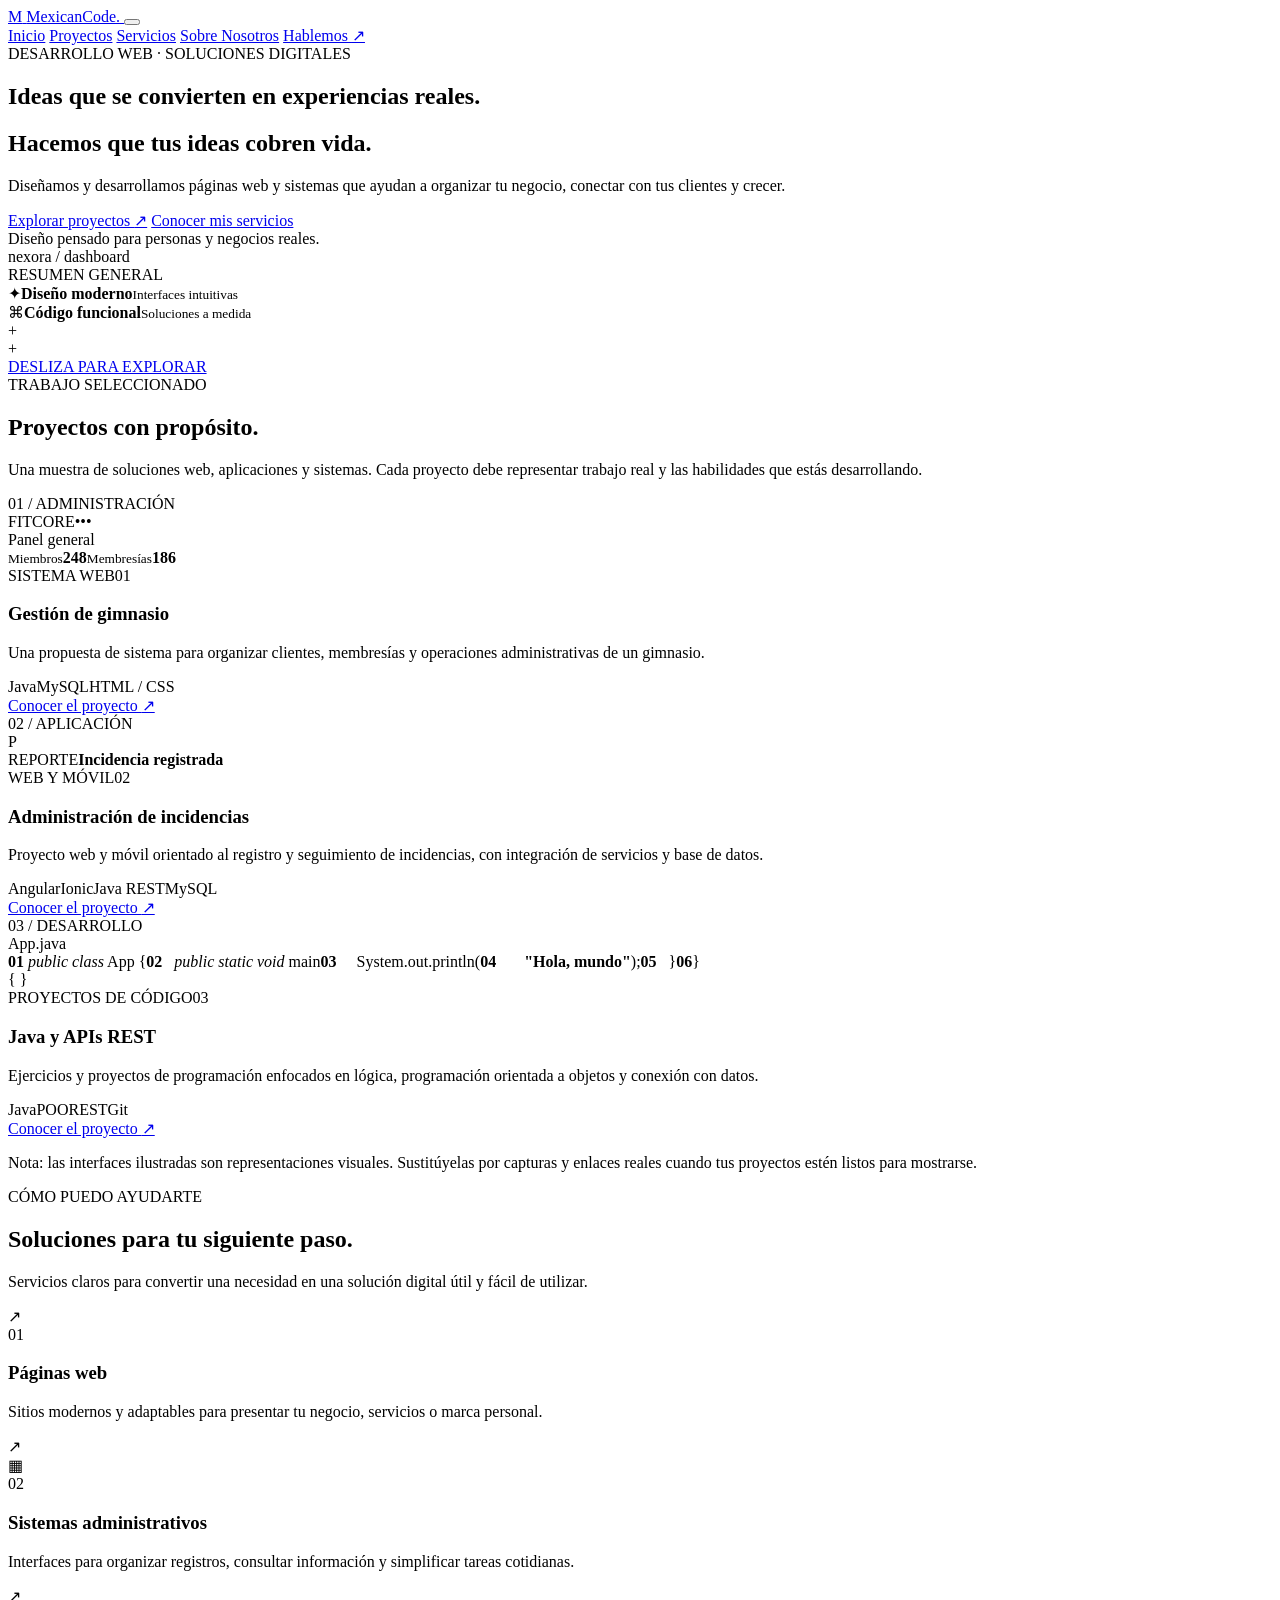
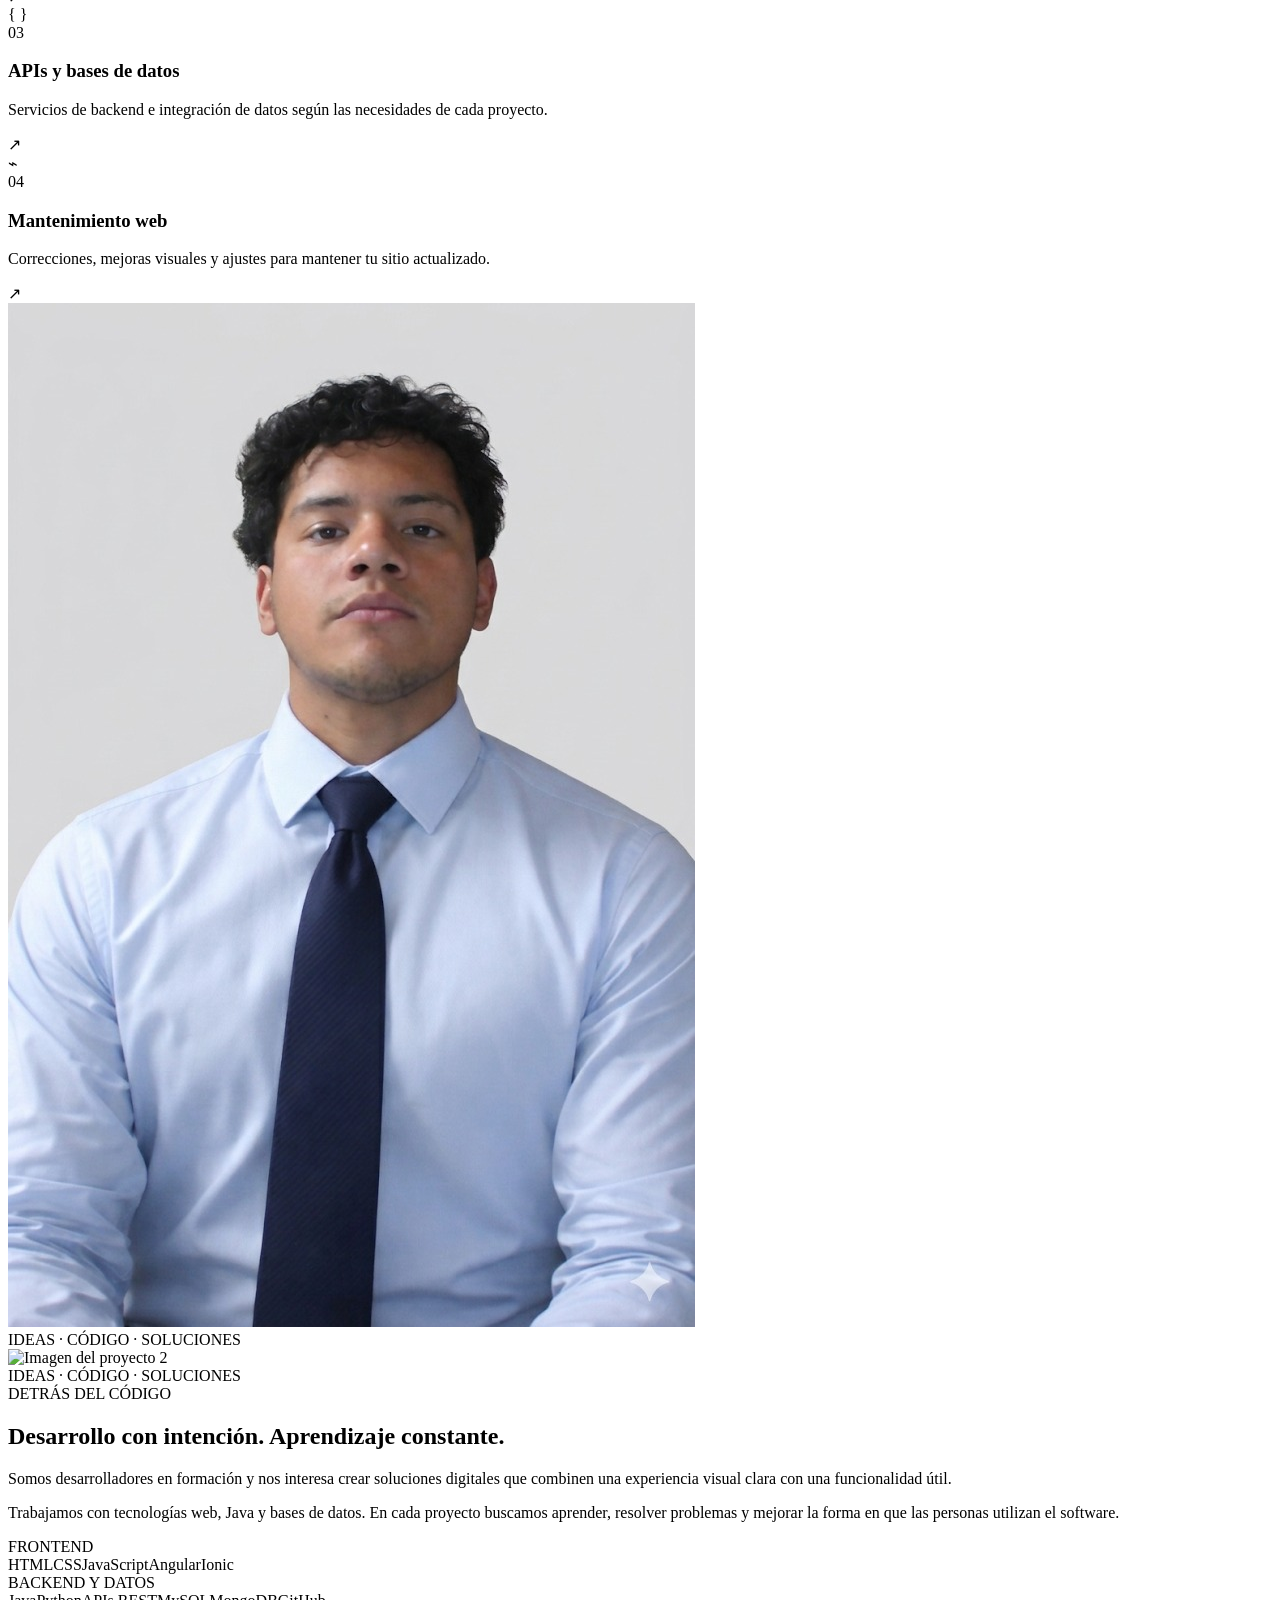
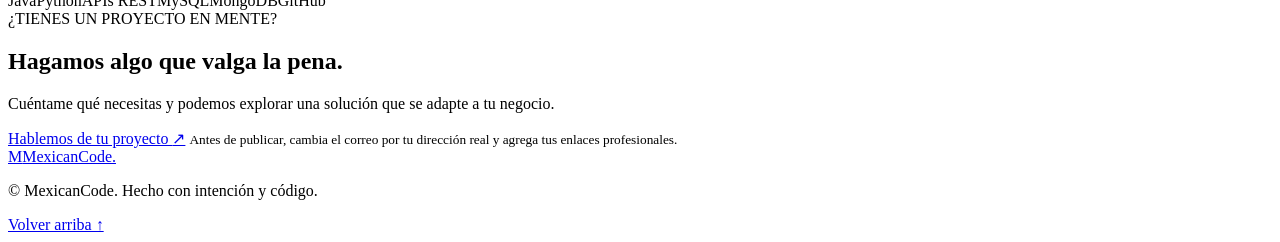
==== public_html/index.html @ bebb818d "Primer commit del portafolio" ====
<!DOCTYPE html>
<html lang="es">
<head>
    <meta charset="UTF-8">
    <meta name="viewport" content="width=device-width, initial-scale=1.0">
    <meta name="description" content="Portafolio de desarrollo web, sistemas administrativos y soluciones digitales.">
    <title>Mexican Code | Desarrollo digital</title>
    <link rel="stylesheet" href="css/estilos.css">
    <script src="js/script.js" defer></script>
</head>
<body>
    <div class="page-glow page-glow-one" aria-hidden="true"></div>
    <div class="page-glow page-glow-two" aria-hidden="true"></div>

    <header class="site-header">
        <a class="brand" href="#inicio" aria-label="Nexora, inicio">
            <span class="brand-mark">M</span>
            <span>MexicanCode<span class="brand-dot">.</span></span>
        </a>

        <button class="menu-toggle" id="menuToggle" aria-label="Abrir menú" aria-expanded="false" aria-controls="mainNav">
            <span></span><span></span><span></span>
        </button>

        <nav class="main-nav" id="mainNav">
            <a href="#inicio" class="nav-link active">Inicio</a>
            <a href="#proyectos" class="nav-link">Proyectos</a>
            <a href="#servicios" class="nav-link">Servicios</a>
            <a href="#sobre-mi" class="nav-link">Sobre Nosotros</a>
            <a href="#contacto" class="nav-cta">Hablemos <span aria-hidden="true">↗</span></a>
        </nav>
    </header>

    <main>
        <section class="hero section-wrap" id="inicio">
            <div class="hero-copy">
                <div class="eyebrow"><span class="status-dot"></span> DESARROLLO WEB · SOLUCIONES DIGITALES</div>
                <h1>Ideas que se convierten en <span class="gradient-text">experiencias reales.</span></h1>
                <h2>Hacemos que tus ideas cobren vida.</h2>
                <p class="hero-description">Diseñamos y desarrollamos páginas web y sistemas que ayudan a organizar tu negocio, conectar con tus clientes y crecer.</p>
                <div class="hero-actions">
                    <a class="button button-primary" href="#proyectos">Explorar proyectos <span aria-hidden="true">↗</span></a>
                    <a class="button button-secondary" href="#contacto">Conocer mis servicios</a>
                </div>
                <div class="hero-note"><span class="note-line"></span><span>Diseño pensado para personas y negocios reales.</span></div>
            </div>

            <div class="hero-visual" aria-label="Ilustración decorativa de una interfaz digital">
                <div class="orbit orbit-large"></div>
                <div class="orbit orbit-small"></div>
                <div class="visual-card visual-card-main">
                    <div class="mock-window-bar"><i></i><i></i><i></i><span>nexora / dashboard</span></div>
                    <div class="mock-content">
                        <div class="mock-sidebar"><b></b><i></i><i></i><i></i><i></i></div>
                        <div class="mock-dashboard">
                            <div class="mock-kicker">RESUMEN GENERAL</div>
                            <div class="mock-title-line"></div>
                            <div class="mock-stats"><span></span><span></span><span></span></div>
                            <div class="mock-chart"><div></div><div></div><div></div><div></div><div></div><div></div><div></div><div></div></div>
                            <div class="mock-bottom"><span></span><span></span></div>
                        </div>
                    </div>
                </div>
                <div class="floating-tag tag-top"><span class="tag-icon">✦</span><span><b>Diseño moderno</b><small>Interfaces intuitivas</small></span></div>
                <div class="floating-tag tag-bottom"><span class="tag-icon tag-icon-green">⌘</span><span><b>Código funcional</b><small>Soluciones a medida</small></span></div>
                <div class="visual-cross cross-one">+</div><div class="visual-cross cross-two">+</div>
            </div>
            <a class="scroll-cue" href="#proyectos"><span></span> DESLIZA PARA EXPLORAR</a>
        </section>

        <section class="section-wrap projects-section" id="proyectos">
            <div class="section-heading">
                <div><div class="eyebrow">TRABAJO SELECCIONADO</div><h2>Proyectos con <span class="gradient-text">propósito.</span></h2></div>
                <p>Una muestra de soluciones web, aplicaciones y sistemas. Cada proyecto debe representar trabajo real y las habilidades que estás desarrollando.</p>
            </div>

            <div class="project-grid">
                <article class="project-card project-featured">
                    <div class="project-art gym-art">
                        <div class="art-label">01 / ADMINISTRACIÓN</div>
                        <div class="gym-screen">
                            <div class="screen-top"><span>FITCORE</span><span>•••</span></div>
                            <div class="screen-heading">Panel general</div>
                            <div class="screen-numbers"><span><small>Miembros</small><b>248</b></span><span><small>Membresías</small><b>186</b></span></div>
                            <div class="screen-bars"><i></i><i></i><i></i><i></i><i></i><i></i><i></i><i></i></div>
                        </div>
                        <div class="art-orb"></div>
                    </div>
                    <div class="project-info">
                        <div class="project-meta"><span>SISTEMA WEB</span><span>01</span></div>
                        <h3>Gestión de gimnasio</h3>
                        <p>Una propuesta de sistema para organizar clientes, membresías y operaciones administrativas de un gimnasio.</p>
                        <div class="tech-list"><span>Java</span><span>MySQL</span><span>HTML / CSS</span></div>
                        <a class="text-link project-detail" href="#contacto" data-project="Gestión de gimnasio">Conocer el proyecto <span>↗</span></a>
                    </div>
                </article>

                <article class="project-card">
                    <div class="project-art pan-art">
                        <div class="art-label">02 / APLICACIÓN</div>
                        <div class="phone-mock">
                            <div class="phone-notch"></div><div class="phone-logo">P</div>
                            <div class="phone-line wide"></div><div class="phone-line"></div>
                            <div class="phone-report"><span>REPORTE</span><b>Incidencia registrada</b><i></i><i></i></div>
                            <div class="phone-button"></div>
                        </div>
                        <div class="pan-orbit"></div>
                    </div>
                    <div class="project-info">
                        <div class="project-meta"><span>WEB Y MÓVIL</span><span>02</span></div>
                        <h3>Administración de incidencias</h3>
                        <p>Proyecto web y móvil orientado al registro y seguimiento de incidencias, con integración de servicios y base de datos.</p>
                        <div class="tech-list"><span>Angular</span><span>Ionic</span><span>Java REST</span><span>MySQL</span></div>
                        <a class="text-link project-detail" href="#contacto" data-project="Administración de incidencias">Conocer el proyecto <span>↗</span></a>
                    </div>
                </article>

                <article class="project-card">
                    <div class="project-art code-art">
                        <div class="art-label">03 / DESARROLLO</div>
                        <div class="code-window">
                            <div class="code-head"><i></i><i></i><i></i><span>App.java</span></div>
                            <div class="code-lines"><span><b>01</b> <em>public class</em> App {</span><span><b>02</b> &nbsp; <em>public static void</em> main</span><span><b>03</b> &nbsp; &nbsp; System.out.println(</span><span><b>04</b> &nbsp; &nbsp; &nbsp; <strong>"Hola, mundo"</strong>);</span><span><b>05</b> &nbsp; }</span><span><b>06</b>}</span></div>
                        </div>
                        <div class="code-symbol">{ }</div>
                    </div>
                    <div class="project-info">
                        <div class="project-meta"><span>PROYECTOS DE CÓDIGO</span><span>03</span></div>
                        <h3>Java y APIs REST</h3>
                        <p>Ejercicios y proyectos de programación enfocados en lógica, programación orientada a objetos y conexión con datos.</p>
                        <div class="tech-list"><span>Java</span><span>POO</span><span>REST</span><span>Git</span></div>
                        <a class="text-link project-detail" href="#contacto" data-project="Java y APIs REST">Conocer el proyecto <span>↗</span></a>
                    </div>
                </article>
            </div>
            <p class="project-disclaimer">Nota: las interfaces ilustradas son representaciones visuales. Sustitúyelas por capturas y enlaces reales cuando tus proyectos estén listos para mostrarse.</p>
        </section>

        <section class="services-section" id="servicios">
            <div class="section-wrap">
                <div class="section-heading">
                    <div><div class="eyebrow">CÓMO PUEDO AYUDARTE</div><h2>Soluciones para <span class="gradient-text">tu siguiente paso.</span></h2></div>
                    <p>Servicios claros para convertir una necesidad en una solución digital útil y fácil de utilizar.</p>
                </div>
                <div class="services-grid">
                    <article class="service-card"><div class="service-icon">↗</div><div class="service-number">01</div><h3>Páginas web</h3><p>Sitios modernos y adaptables para presentar tu negocio, servicios o marca personal.</p><span class="service-arrow">↗</span></article>
                    <article class="service-card"><div class="service-icon">▦</div><div class="service-number">02</div><h3>Sistemas administrativos</h3><p>Interfaces para organizar registros, consultar información y simplificar tareas cotidianas.</p><span class="service-arrow">↗</span></article>
                    <article class="service-card"><div class="service-icon">{ }</div><div class="service-number">03</div><h3>APIs y bases de datos</h3><p>Servicios de backend e integración de datos según las necesidades de cada proyecto.</p><span class="service-arrow">↗</span></article>
                    <article class="service-card"><div class="service-icon">⌁</div><div class="service-number">04</div><h3>Mantenimiento web</h3><p>Correcciones, mejoras visuales y ajustes para mantener tu sitio actualizado.</p><span class="service-arrow">↗</span></article>
                </div>
            </div>
        </section>

        <section class="about-section section-wrap" id="sobre-mi">
           <div class="about-visual">
              
    <!-- Primer recuadro -->
    <div class="about-frame">
       <img src="imagenes/imagenCV.jpeg" alt="Foto de Juan" class="pos-arriba">
        <div class="about-caption">IDEAS · CÓDIGO · SOLUCIONES</div>
    </div>

    <!-- Segundo recuadro -->
    <div class="about-frame">
        <img src="img/proyecto2.png" alt="Imagen del proyecto 2">
        <div class="about-caption">IDEAS · CÓDIGO · SOLUCIONES</div>
    </div>

    <div class="about-decoration"></div>

</div>
            <div class="about-copy"> 
                <div class="eyebrow">DETRÁS DEL CÓDIGO</div>
                <h2>Desarrollo con intención. <span class="gradient-text">Aprendizaje constante.</span></h2>
                <p>Somos desarrolladores en formación y  nos interesa crear soluciones digitales que combinen una experiencia visual clara con una funcionalidad útil.</p>
                <p>Trabajamos con tecnologías web, Java y bases de datos. En cada proyecto buscamos aprender, resolver problemas y mejorar la forma en que las personas utilizan el software.</p>
                <div class="skill-groups"><div><span class="skill-label">FRONTEND</span><div class="tech-list"><span>HTML</span><span>CSS</span><span>JavaScript</span><span>Angular</span><span>Ionic</span></div></div><div><span class="skill-label">BACKEND Y DATOS</span><div class="tech-list"><span>Java</span><span>Python</span><span>APIs REST</span><span>MySQL</span><span>MongoDB</span><span>GitHub</span></div></div></div>
            </div>
            
            
        </section>

        <section class="contact-section" id="contacto">
            <div class="section-wrap contact-inner">
                <div class="eyebrow"><span class="status-dot"></span> ¿TIENES UN PROYECTO EN MENTE?</div>
                <h2>Hagamos algo <span class="gradient-text">que valga la pena.</span></h2>
                <p>Cuéntame qué necesitas y podemos explorar una solución que se adapte a tu negocio.</p>
                <a class="button button-primary" id="contactButton" href="mailto:tu-correo@ejemplo.com?subject=Consulta%20sobre%20un%20proyecto">Hablemos de tu proyecto <span>↗</span></a>
                <small>Antes de publicar, cambia el correo por tu dirección real y agrega tus enlaces profesionales.</small>
            </div>
        </section>
    </main>

    <footer class="site-footer">
        <a class="brand" href="#inicio"><span class="brand-mark">M</span><span>MexicanCode<span class="brand-dot">.</span></span></a>
        <p>© <span id="currentYear"></span> MexicanCode. Hecho con intención y código.</p>
        <a href="#inicio" class="back-top">Volver arriba ↑</a>
    </footer>
</body>
</html>
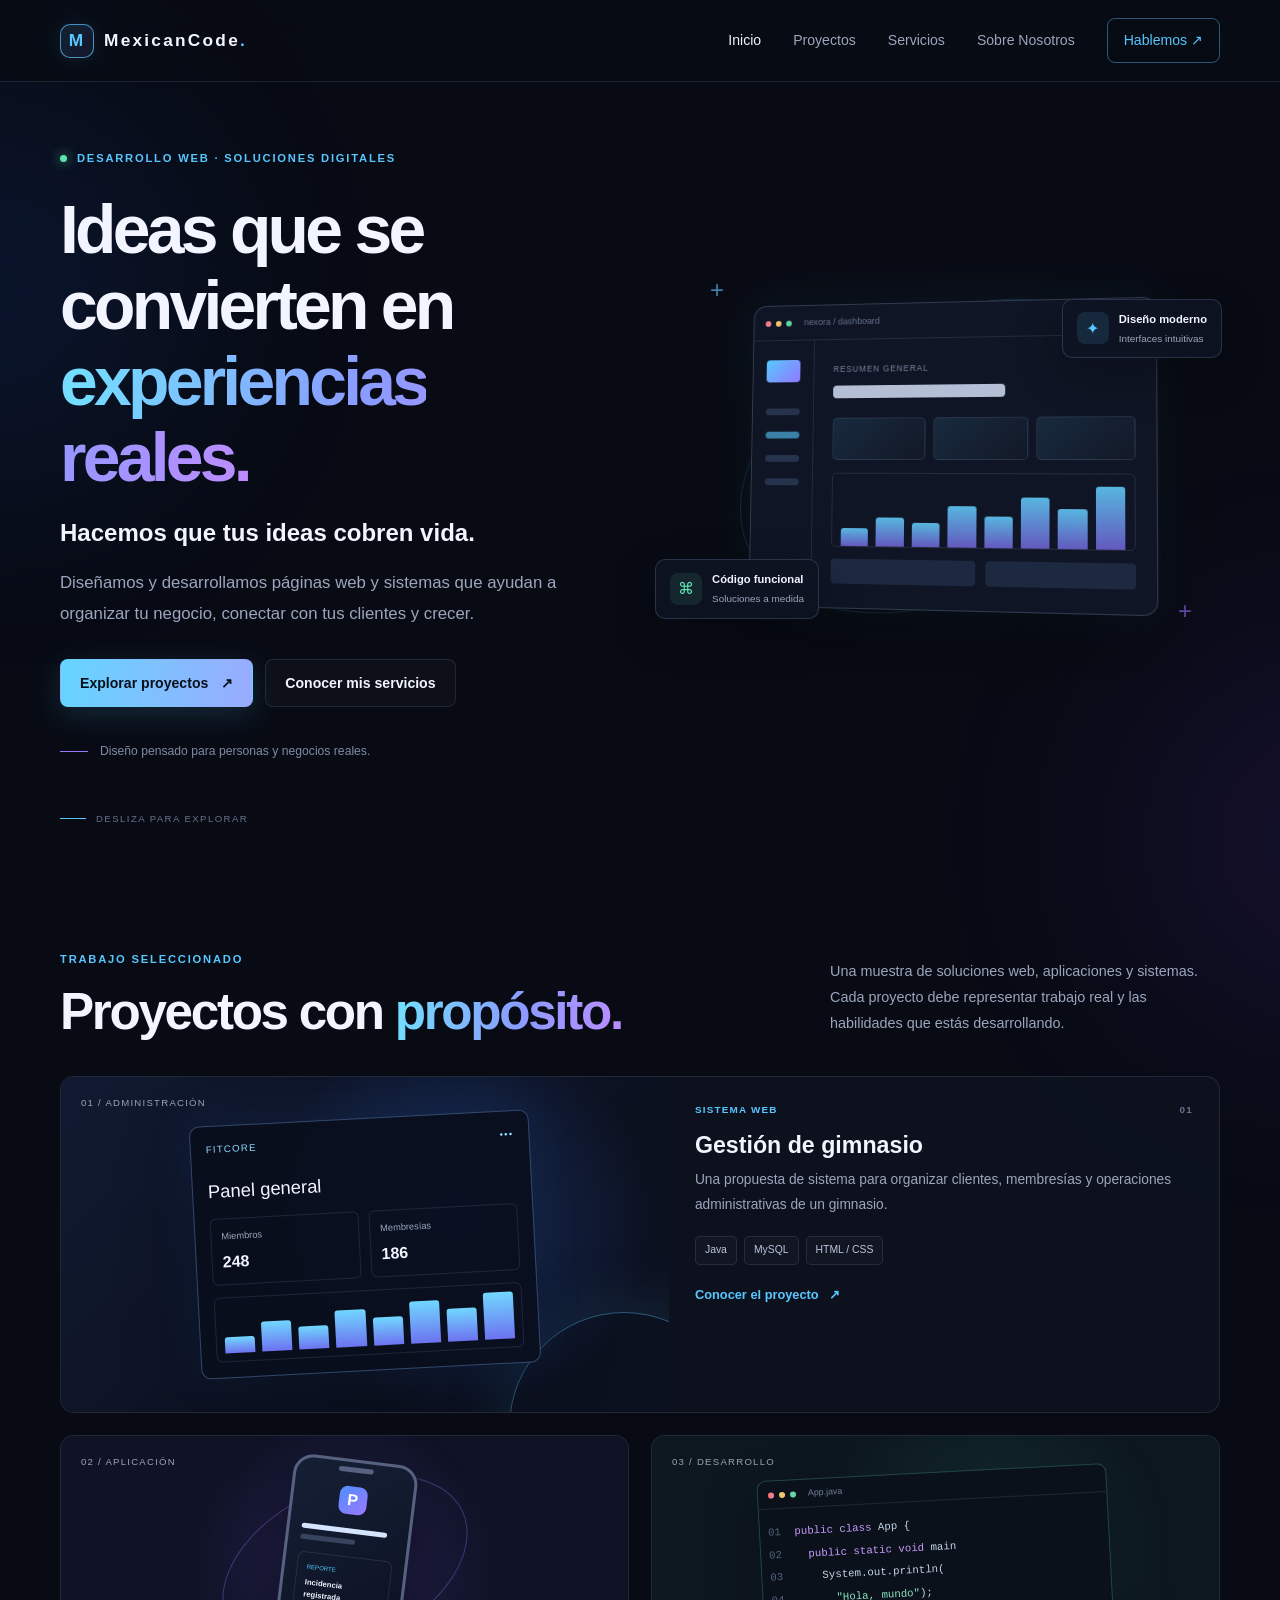
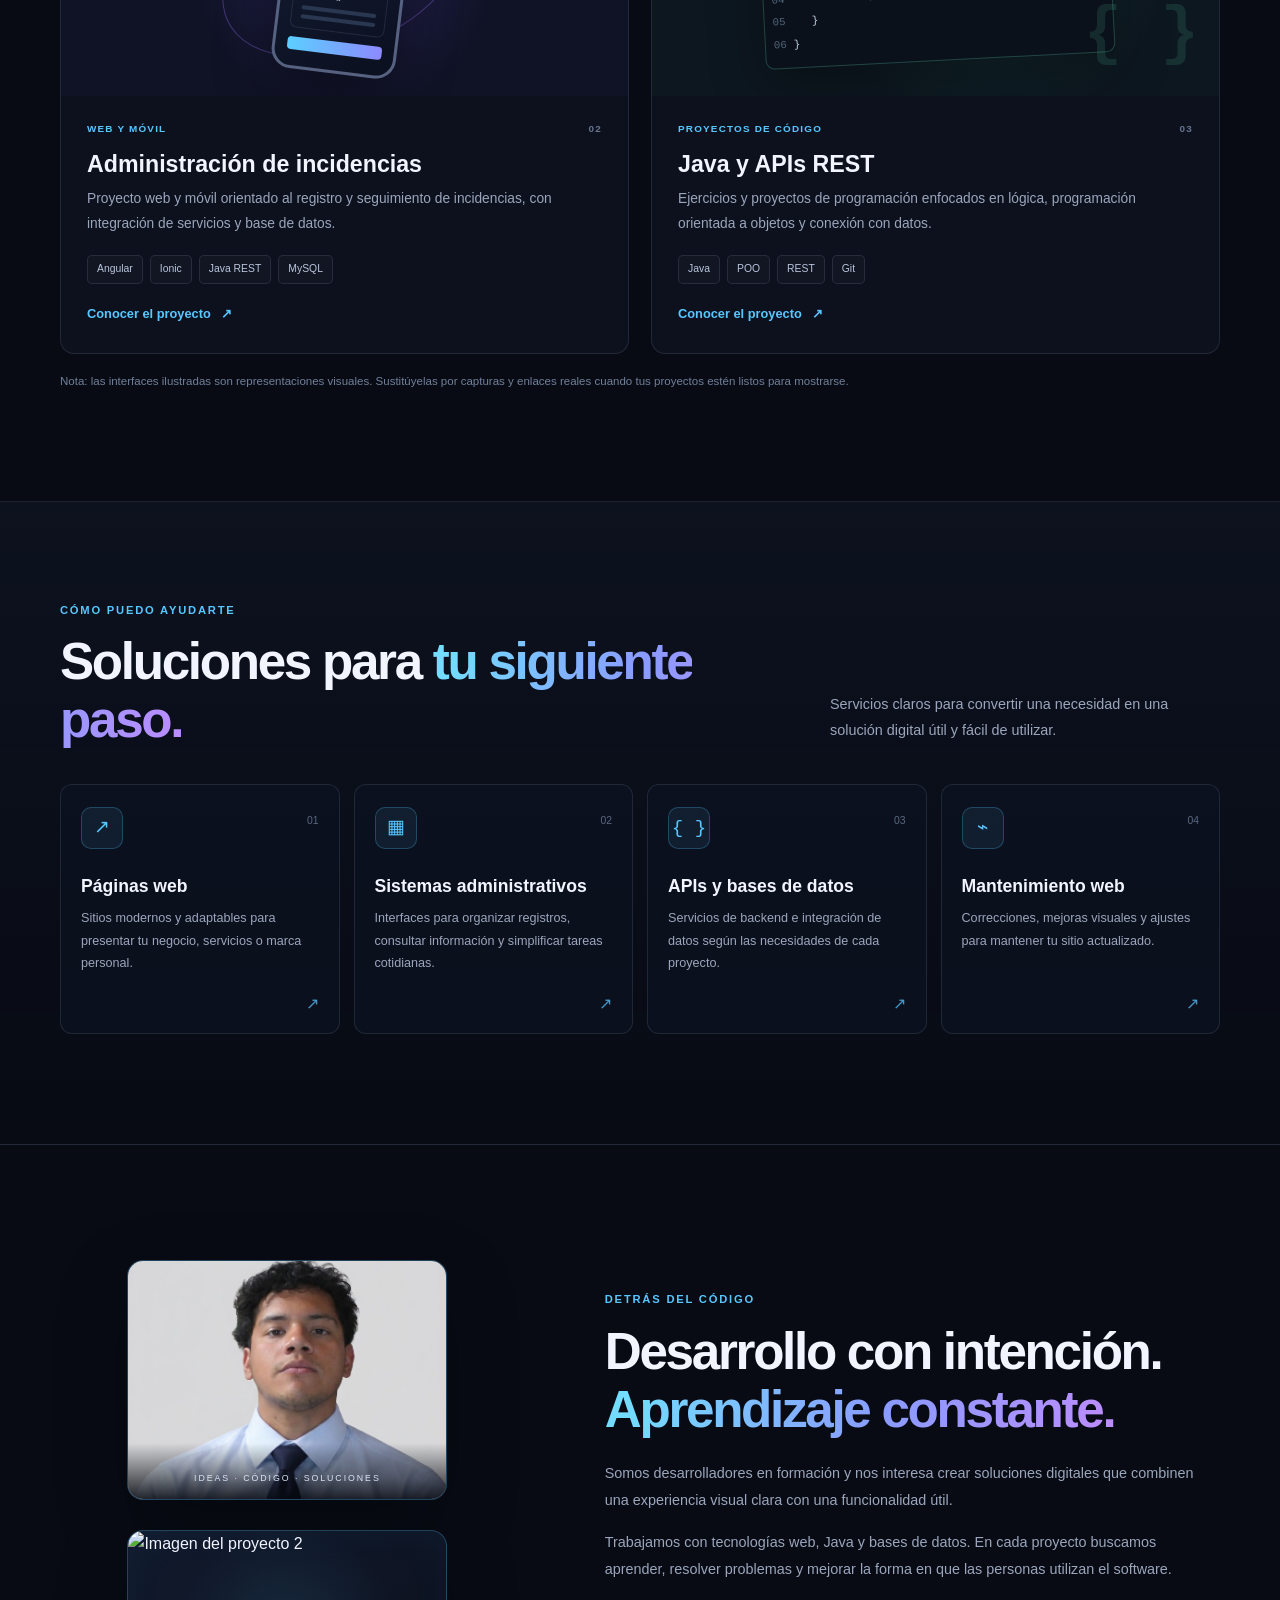
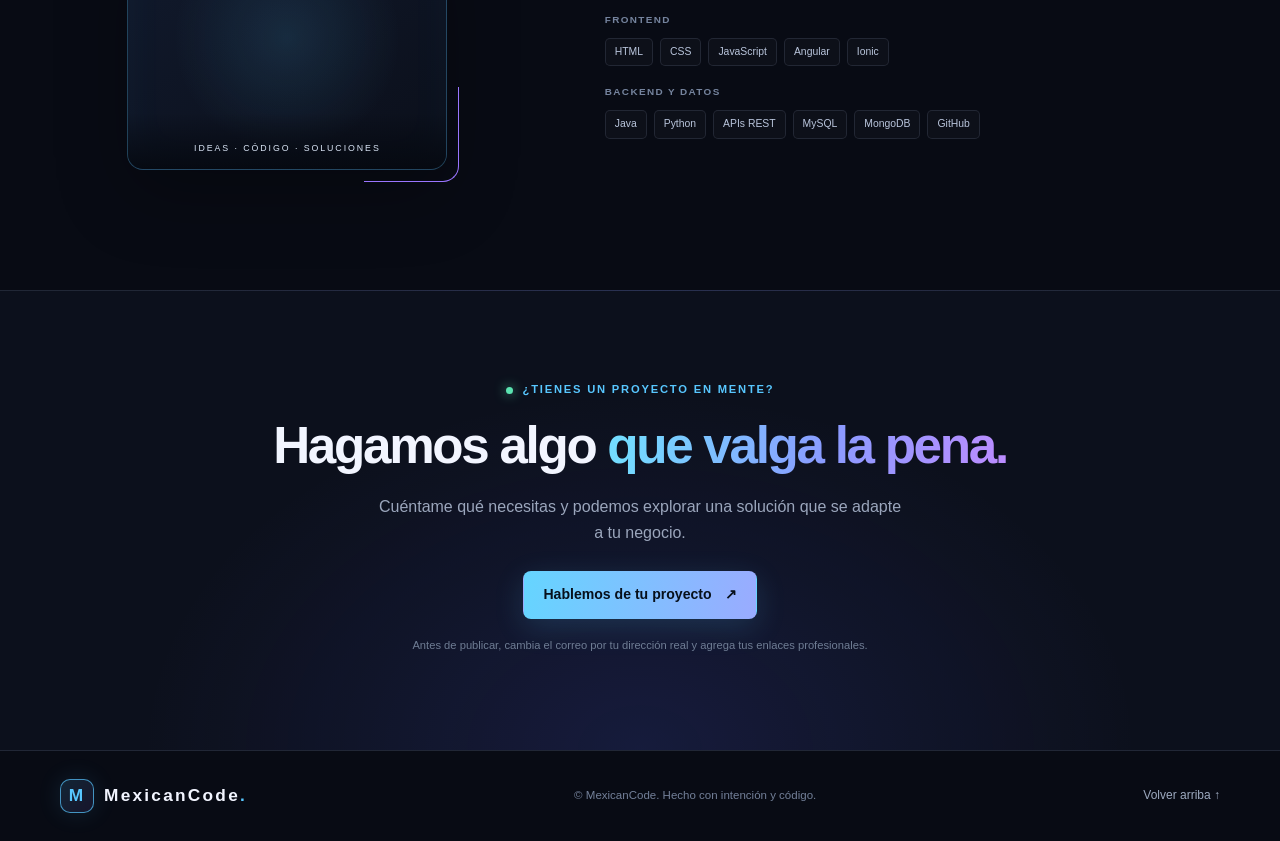
==== commit 5da726ea: "ya" ====
--- a/public_html/index.html
+++ b/public_html/index.html
@@ -5,8 +5,8 @@
     <meta name="viewport" content="width=device-width, initial-scale=1.0">
     <meta name="description" content="Portafolio de desarrollo web, sistemas administrativos y soluciones digitales.">
     <title>Mexican Code | Desarrollo digital</title>
-    <link rel="stylesheet" href="css/estilos.css">
-    <script src="js/script.js" defer></script>
+    <link rel="stylesheet" href="./CSS/estilos.css">
+    <script src="./js/script.js" defer></script>
 </head>
 <body>
     <div class="page-glow page-glow-one" aria-hidden="true"></div>
--- a/public_html/CSS/estilos.css
+++ b/public_html/CSS/estilos.css
@@ -0,0 +1,235 @@
+@import url('https://fonts.googleapis.com/css2?family=DM+Sans:wght@400;500;600;700&family=Space+Grotesk:wght@400;500;600;700&display=swap');
+
+:root {
+    --bg: #080b14;
+    --bg-soft: #0e1321;
+    --panel: #111827;
+    --text: #f2f5ff;
+    --muted: #9ba6bc;
+    --blue: #58c7ff;
+    --purple: #9a75ff;
+    --line: rgba(174, 194, 230, .13);
+    --max-width: 1160px;
+}
+
+* { box-sizing: border-box; }
+html { scroll-behavior: smooth; scroll-padding-top: 90px; }
+body {
+    margin: 0;
+    color: var(--text);
+    background: var(--bg);
+    font-family: 'DM Sans', sans-serif;
+    line-height: 1.6;
+    overflow-x: hidden;
+}
+a { color: inherit; text-decoration: none; }
+button, a { -webkit-tap-highlight-color: transparent; }
+button { font: inherit; }
+::selection { background: rgba(88, 199, 255, .28); color: white; }
+
+.page-glow { position: fixed; width: 380px; height: 380px; border-radius: 50%; filter: blur(120px); opacity: .12; pointer-events: none; z-index: -1; }
+.page-glow-one { top: 100px; left: -200px; background: #236dff; }
+.page-glow-two { top: 650px; right: -240px; background: #873dff; }
+.section-wrap { width: min(var(--max-width), calc(100% - 48px)); margin-inline: auto; }
+
+.site-header {
+    position: sticky; top: 0; z-index: 50; min-height: 82px; padding: 0 max(24px, calc((100vw - var(--max-width)) / 2));
+    display: flex; align-items: center; justify-content: space-between; gap: 30px;
+    background: rgba(8, 11, 20, .82); border-bottom: 1px solid var(--line); backdrop-filter: blur(18px);
+}
+.brand { display: inline-flex; align-items: center; gap: 10px; font-family: 'Space Grotesk', sans-serif; font-size: 1.08rem; font-weight: 700; letter-spacing: .13em; white-space: nowrap; }
+.brand-mark { width: 34px; height: 34px; display: grid; place-items: center; border: 1px solid rgba(88, 199, 255, .7); border-radius: 10px; color: var(--blue); background: linear-gradient(135deg, rgba(88,199,255,.14), rgba(154,117,255,.1)); box-shadow: 0 0 24px rgba(88,199,255,.12); }
+.brand-dot { color: var(--blue); }
+.main-nav { display: flex; align-items: center; gap: 32px; }
+.nav-link { color: var(--muted); font-size: .88rem; transition: color .2s; }
+.nav-link:hover, .nav-link.active { color: var(--text); }
+.nav-cta { padding: 10px 16px; border: 1px solid rgba(88,199,255,.42); border-radius: 8px; color: var(--blue); font-size: .88rem; transition: background .2s, transform .2s; }
+.nav-cta:hover { background: rgba(88,199,255,.1); transform: translateY(-2px); }
+.menu-toggle { display: none; }
+
+.hero { min-height: 660px; display: grid; grid-template-columns: 1.02fr .98fr; align-items: center; gap: 48px; padding-top: 68px; padding-bottom: 90px; position: relative; }
+.hero-copy { position: relative; z-index: 2; }
+.eyebrow { display: flex; align-items: center; gap: 10px; color: var(--blue); font-size: .7rem; font-weight: 700; letter-spacing: .16em; }
+.status-dot { width: 7px; height: 7px; border-radius: 50%; background: #5be3b0; box-shadow: 0 0 12px rgba(91,227,176,.8); }
+h1, h2, h3, p { margin-top: 0; }
+h1, h2, h3 { font-family: 'Space Grotesk', sans-serif; line-height: 1.12; }
+h1 { max-width: 660px; margin: 24px 0; font-size: clamp(2.8rem, 5.3vw, 4.7rem); letter-spacing: -.055em; }
+.gradient-text { color: var(--blue); background: linear-gradient(100deg, #73dcff 5%, #8a9bff 55%, #bd8cff 100%); -webkit-background-clip: text; background-clip: text; -webkit-text-fill-color: transparent; }
+.hero-description { max-width: 550px; color: var(--muted); font-size: 1.05rem; line-height: 1.85; }
+.hero-actions { display: flex; flex-wrap: wrap; gap: 12px; margin-top: 30px; }
+.button { min-height: 48px; padding: 0 19px; display: inline-flex; align-items: center; justify-content: center; gap: 13px; border: 1px solid transparent; border-radius: 8px; font-size: .88rem; font-weight: 700; transition: transform .2s, box-shadow .2s, background .2s; cursor: pointer; }
+.button:hover { transform: translateY(-3px); }
+.button-primary { color: #07101b; background: linear-gradient(100deg, #65d5ff, #9aabff); box-shadow: 0 8px 30px rgba(88,199,255,.16); }
+.button-primary:hover { box-shadow: 0 12px 36px rgba(88,199,255,.25); }
+.button-secondary { color: var(--text); border-color: var(--line); background: rgba(255,255,255,.025); }
+.button-secondary:hover { background: rgba(255,255,255,.07); }
+.hero-note { display: flex; align-items: center; gap: 12px; margin-top: 35px; color: #7e8ba4; font-size: .76rem; }
+.note-line { width: 28px; height: 1px; background: var(--purple); }
+.hero-visual { min-height: 410px; position: relative; display: grid; place-items: center; }
+.orbit { position: absolute; border: 1px solid rgba(88,199,255,.17); border-radius: 50%; transform: rotate(-25deg); }
+.orbit-large { width: 440px; height: 280px; }
+.orbit-small { width: 340px; height: 210px; border-color: rgba(154,117,255,.22); transform: rotate(35deg); }
+.visual-card { position: relative; z-index: 2; overflow: hidden; border: 1px solid rgba(156,183,227,.24); border-radius: 14px; background: rgba(15,22,37,.94); box-shadow: 0 30px 90px rgba(0,0,0,.42), 0 0 55px rgba(88,199,255,.08); }
+.visual-card-main { width: min(100%, 410px); transform: perspective(900px) rotateY(-8deg) rotateX(3deg); }
+.mock-window-bar { height: 36px; display: flex; align-items: center; gap: 5px; padding: 0 12px; border-bottom: 1px solid var(--line); color: #64728c; font-size: .58rem; }
+.mock-window-bar i, .code-head i { width: 6px; height: 6px; border-radius: 50%; background: #f17b88; }
+.mock-window-bar i:nth-child(2), .code-head i:nth-child(2) { background: #f0c66b; }
+.mock-window-bar i:nth-child(3), .code-head i:nth-child(3) { background: #60d7a5; }
+.mock-window-bar span { margin-left: 8px; }
+.mock-content { min-height: 260px; display: grid; grid-template-columns: 65px 1fr; }
+.mock-sidebar { padding: 20px 14px; border-right: 1px solid var(--line); display: flex; flex-direction: column; gap: 17px; }
+.mock-sidebar b, .mock-sidebar i { display: block; height: 7px; border-radius: 4px; background: #26334c; }
+.mock-sidebar b { height: 23px; margin-bottom: 10px; background: linear-gradient(135deg, #57c8ff, #9178ff); }
+.mock-sidebar i:nth-of-type(2) { background: rgba(88,199,255,.6); }
+.mock-dashboard { padding: 24px 20px; }
+.mock-kicker { color: #7786a2; font-size: .52rem; letter-spacing: .12em; }
+.mock-title-line { width: 58%; height: 13px; margin: 10px 0 20px; border-radius: 4px; background: #dce8ff; opacity: .8; }
+.mock-stats { display: grid; grid-template-columns: repeat(3,1fr); gap: 8px; }
+.mock-stats span { height: 43px; border: 1px solid var(--line); border-radius: 5px; background: linear-gradient(140deg, rgba(88,199,255,.12), rgba(255,255,255,.015)); }
+.mock-chart { height: 75px; display: flex; align-items: end; gap: 8px; padding: 12px 9px 0; margin-top: 13px; border: 1px solid var(--line); border-radius: 5px; }
+.mock-chart div { flex: 1; border-radius: 3px 3px 0 0; background: linear-gradient(0deg, #7164d9, #63d1ff); opacity: .85; }
+.mock-chart div:nth-child(1) { height: 30%; }.mock-chart div:nth-child(2) { height: 48%; }.mock-chart div:nth-child(3) { height: 40%; }.mock-chart div:nth-child(4) { height: 68%; }.mock-chart div:nth-child(5) { height: 52%; }.mock-chart div:nth-child(6) { height: 82%; }.mock-chart div:nth-child(7) { height: 65%; }.mock-chart div:nth-child(8) { height: 100%; }
+.mock-bottom { display: flex; gap: 10px; margin-top: 12px; }.mock-bottom span { height: 25px; flex: 1; border-radius: 4px; background: #1c2940; }
+.floating-tag { position: absolute; z-index: 3; display: flex; align-items: center; gap: 10px; padding: 11px 14px; border: 1px solid rgba(156,183,227,.2); border-radius: 10px; background: rgba(14,20,34,.92); box-shadow: 0 15px 45px rgba(0,0,0,.28); backdrop-filter: blur(12px); }
+.tag-top { top: 48px; right: -2px; }.tag-bottom { bottom: 42px; left: -20px; }
+.tag-icon { width: 32px; height: 32px; display: grid; place-items: center; border-radius: 8px; color: var(--blue); background: rgba(88,199,255,.12); }
+.tag-icon-green { color: #65e5b4; background: rgba(101,229,180,.1); }
+.floating-tag b, .floating-tag small { display: block; }.floating-tag b { font-size: .7rem; }.floating-tag small { margin-top: 2px; color: var(--muted); font-size: .62rem; }
+.visual-cross { position: absolute; color: var(--blue); opacity: .65; font-size: 1.5rem; }.cross-one { top: 20px; left: 35px; }.cross-two { bottom: 30px; right: 28px; color: var(--purple); }
+.scroll-cue { position: absolute; bottom: 25px; left: 0; display: flex; align-items: center; gap: 10px; color: #65728b; font-size: .6rem; letter-spacing: .15em; }
+.scroll-cue span { width: 26px; height: 1px; background: var(--blue); }
+
+.projects-section { padding-top: 100px; padding-bottom: 110px; }
+.section-heading { display: flex; justify-content: space-between; align-items: end; gap: 40px; margin-bottom: 36px; }
+.section-heading h2, .about-copy h2, .contact-inner h2 { margin: 14px 0 0; font-size: clamp(2.1rem, 4vw, 3.3rem); letter-spacing: -.045em; }
+.section-heading > p { max-width: 390px; margin: 0 0 4px; color: var(--muted); font-size: .9rem; line-height: 1.8; }
+.project-grid { display: grid; grid-template-columns: repeat(2, minmax(0,1fr)); gap: 22px; }
+.project-card { overflow: hidden; border: 1px solid var(--line); border-radius: 14px; background: rgba(15,21,35,.74); transition: transform .25s, border-color .25s; }
+.project-card:hover { transform: translateY(-5px); border-color: rgba(88,199,255,.38); }
+.project-featured { grid-column: 1 / -1; display: grid; grid-template-columns: 1.05fr .95fr; }
+.project-art { min-height: 250px; position: relative; display: grid; place-items: center; overflow: hidden; }
+.art-label { position: absolute; top: 18px; left: 20px; z-index: 2; color: rgba(231,239,255,.65); font-size: .6rem; letter-spacing: .13em; }
+.gym-art { min-height: 335px; background: radial-gradient(circle at 65% 42%, rgba(62,125,255,.27), transparent 44%), linear-gradient(135deg, #111a31, #0c1120 65%); }
+.gym-screen { width: 68%; max-width: 340px; min-height: 220px; padding: 15px; border: 1px solid rgba(126,178,255,.34); border-radius: 10px; background: rgba(9,15,29,.92); box-shadow: 0 20px 70px rgba(0,0,0,.35), 0 0 50px rgba(61,128,255,.12); transform: rotate(-3deg); z-index: 1; }
+.screen-top { display: flex; justify-content: space-between; color: #8fdcff; font-size: .6rem; letter-spacing: .13em; }
+.screen-heading { margin: 20px 0 12px; font-family: 'Space Grotesk', sans-serif; font-size: 1.15rem; }
+.screen-numbers { display: flex; gap: 10px; }.screen-numbers span { flex: 1; padding: 10px; border: 1px solid var(--line); border-radius: 6px; }.screen-numbers small, .screen-numbers b { display: block; }.screen-numbers small { color: var(--muted); font-size: .58rem; }.screen-numbers b { margin-top: 5px; font-size: 1rem; }
+.screen-bars { height: 65px; display: flex; align-items: end; gap: 7px; padding: 8px; margin-top: 12px; border: 1px solid var(--line); border-radius: 6px; }.screen-bars i { flex: 1; border-radius: 3px 3px 0 0; background: linear-gradient(#71d7ff, #6d72f0); }.screen-bars i:nth-child(1) { height: 35%; }.screen-bars i:nth-child(2) { height: 65%; }.screen-bars i:nth-child(3) { height: 50%; }.screen-bars i:nth-child(4) { height: 80%; }.screen-bars i:nth-child(5) { height: 60%; }.screen-bars i:nth-child(6) { height: 90%; }.screen-bars i:nth-child(7) { height: 70%; }.screen-bars i:nth-child(8) { height: 100%; }
+.art-orb { position: absolute; width: 230px; height: 230px; right: -70px; bottom: -130px; border: 1px solid rgba(88,199,255,.4); border-radius: 50%; box-shadow: 0 0 70px rgba(88,199,255,.15); }
+.project-info { padding: 25px 26px 28px; }.project-meta { display: flex; justify-content: space-between; color: var(--blue); font-size: .62rem; font-weight: 700; letter-spacing: .12em; }.project-meta span:last-child { color: #66738e; }
+.project-info h3 { margin: 14px 0 10px; font-size: 1.45rem; }.project-info p { margin-bottom: 18px; color: var(--muted); font-size: .86rem; line-height: 1.8; }
+.tech-list { display: flex; flex-wrap: wrap; gap: 7px; }.tech-list span { padding: 5px 9px; border: 1px solid var(--line); border-radius: 5px; color: #b9c5dc; background: rgba(255,255,255,.025); font-size: .65rem; }
+.text-link { display: inline-flex; align-items: center; gap: 10px; margin-top: 20px; color: var(--blue); font-size: .8rem; font-weight: 700; }.text-link span { transition: transform .2s; }.text-link:hover span { transform: translate(3px,-3px); }
+.pan-art { min-height: 260px; background: radial-gradient(circle at 50% 50%, rgba(118,92,255,.22), transparent 48%), #101326; }.phone-mock { position: relative; width: 125px; height: 215px; padding: 20px 12px 12px; border: 3px solid #56627f; border-radius: 20px; background: linear-gradient(145deg,#151f35,#0b1020); box-shadow: 0 20px 55px rgba(0,0,0,.45); transform: rotate(7deg); z-index: 1; }.phone-notch { position: absolute; top: 5px; left: 42px; width: 35px; height: 5px; border-radius: 5px; background: #56627f; }.phone-logo { display: grid; place-items: center; width: 28px; height: 28px; margin: 4px auto 14px; border-radius: 8px; color: white; background: linear-gradient(135deg,#4d8fff,#9b78ff); font-weight: 700; }.phone-line { width: 58%; height: 5px; margin-top: 6px; border-radius: 5px; background: #38445d; }.phone-line.wide { width: 90%; background: #d5e4ff; }.phone-report { padding: 9px; margin-top: 12px; border: 1px solid var(--line); border-radius: 7px; }.phone-report span,.phone-report b { display: block; }.phone-report span { color: var(--blue); font-size: .38rem; }.phone-report b { margin: 5px 0; font-size: .48rem; }.phone-report i { display: block; height: 4px; margin-top: 5px; border-radius: 4px; background: #2a3751; }.phone-button { height: 13px; margin-top: 9px; border-radius: 4px; background: linear-gradient(90deg,#5bcfff,#8d8aff); }.pan-orbit { position: absolute; width: 260px; height: 160px; border: 1px solid rgba(154,117,255,.35); border-radius: 50%; transform: rotate(-25deg); }
+.code-art { min-height: 260px; background: radial-gradient(circle at 60% 45%, rgba(73,207,177,.13), transparent 48%), #0d1720; }.code-window { width: 78%; max-width: 350px; overflow: hidden; border: 1px solid rgba(100,222,190,.25); border-radius: 9px; background: #0a111a; transform: rotate(-3deg); box-shadow: 0 20px 55px rgba(0,0,0,.3); }.code-head { height: 28px; display: flex; align-items: center; gap: 5px; padding: 0 10px; border-bottom: 1px solid var(--line); }.code-head span { margin-left: 7px; color: #71819a; font-size: .55rem; }.code-lines { padding: 12px 8px; font-family: monospace; font-size: clamp(.48rem,1vw,.67rem); line-height: 2.1; white-space: nowrap; }.code-lines span { display: block; color: #c5d6e8; }.code-lines b { display: inline-block; width: 20px; color: #52647b; font-weight: 400; }.code-lines em { color: #c99cff; font-style: normal; }.code-lines strong { color: #8ce3c0; font-weight: 400; }.code-symbol { position: absolute; right: 20px; bottom: 10px; color: rgba(101,229,180,.12); font-family: monospace; font-size: 4rem; font-weight: 700; }
+.project-disclaimer { margin: 18px 0 0; color: #71809a; font-size: .72rem; }
+
+.services-section { padding: 100px 0 110px; border-block: 1px solid var(--line); background: linear-gradient(180deg, rgba(15,21,35,.72), rgba(8,11,20,.5)); }
+.services-grid { display: grid; grid-template-columns: repeat(4,minmax(0,1fr)); gap: 14px; }
+.service-card { min-height: 250px; position: relative; padding: 22px 20px; border: 1px solid var(--line); border-radius: 12px; background: rgba(13,19,32,.82); transition: border-color .2s, transform .2s; }.service-card:hover { transform: translateY(-4px); border-color: rgba(88,199,255,.4); }
+.service-icon { width: 42px; height: 42px; display: grid; place-items: center; border: 1px solid rgba(88,199,255,.25); border-radius: 10px; color: var(--blue); background: rgba(88,199,255,.08); font-family: monospace; font-size: 1.2rem; }.service-number { position: absolute; top: 28px; right: 20px; color: #596780; font-size: .65rem; }.service-card h3 { margin: 28px 0 10px; font-size: 1.1rem; }.service-card p { color: var(--muted); font-size: .79rem; line-height: 1.8; }.service-arrow { position: absolute; right: 20px; bottom: 17px; color: var(--blue); opacity: .75; }
+
+/* ================= SOBRE MÍ ================= */
+.about-section { display: grid; grid-template-columns: .85fr 1.15fr; gap: 90px; align-items: center; padding-top: 115px; padding-bottom: 120px; }
+
+/* Columna visual: apila uno o varios recuadros */
+.about-visual {
+    position: relative;
+    width: 100%;
+    max-width: 320px;
+    justify-self: center;
+    min-width: 0;
+    display: flex;
+    flex-direction: column;
+    align-items: center;
+    gap: 30px;
+}
+
+/* Recuadro: mismo tamaño siempre, recorta lo que sobre */
+.about-frame {
+    position: relative;
+    width: 100%;
+    aspect-ratio: 4 / 3;
+    flex-shrink: 0;
+    overflow: hidden;
+    display: flex;
+    flex-direction: column;
+    align-items: center;
+    justify-content: center;
+    border: 1px solid rgba(88,199,255,.27);
+    border-radius: 16px;
+    background: radial-gradient(circle at 50% 45%, rgba(88,199,255,.12), transparent 55%), linear-gradient(145deg,#111a2d,#0b0f1a);
+    box-shadow: inset 0 0 45px rgba(88,199,255,.04), 0 25px 70px rgba(0,0,0,.25);
+}
+
+/* Imagen: llena el recuadro sin deformarse */
+.about-frame img {
+    position: top;
+    inset: 0;
+    width: 100%;
+    height: 100%;
+    object-fit: cover;        /* usa "contain" si no quieres que recorte nada */
+    object-position: center;  /* usa "top" si te corta la cara */
+    display: block;
+}
+
+/* Monograma (cuando el recuadro NO lleva imagen) */
+.about-monogram { font-family: 'Space Grotesk',sans-serif; font-size: 7rem; font-weight: 700; letter-spacing: -.1em; line-height: 1; color: #b7eaff; text-shadow: 0 0 45px rgba(88,199,255,.4); }
+.about-monogram span { color: var(--purple); }
+
+/* Caption normal (debajo del monograma) */
+.about-caption { margin-top: 22px; color: #71809a; font-size: .55rem; letter-spacing: .22em; text-align: center; }
+
+/* Caption cuando el recuadro lleva imagen: va encima, abajo, con degradado */
+.about-frame img + .about-caption {
+    position: absolute;
+    left: 0;
+    right: 0;
+    bottom: 0;
+    margin: 0;
+    padding: 28px 12px 14px;
+    color: #dbe6f7;
+    background: linear-gradient(transparent, rgba(5,8,15,.88));
+}
+
+.about-decoration { position: absolute; width: 95px; height: 95px; right: -12px; bottom: -12px; border-right: 1px solid var(--purple); border-bottom: 1px solid var(--purple); border-radius: 0 0 16px 0; pointer-events: none; }
+.about-copy h2 { margin-bottom: 22px; }.about-copy > p { color: var(--muted); font-size: .9rem; line-height: 1.9; }.skill-groups { display: grid; gap: 18px; margin-top: 28px; }.skill-label { display: block; margin-bottom: 10px; color: #75849e; font-size: .62rem; font-weight: 700; letter-spacing: .14em; }
+
+.contact-section { position: relative; overflow: hidden; padding: 90px 0 95px; border-block: 1px solid var(--line); text-align: center; background: radial-gradient(ellipse at 50% 100%, rgba(84,95,255,.14), transparent 55%), #0c101c; }.contact-inner { display: flex; flex-direction: column; align-items: center; }.contact-inner h2 { max-width: 780px; margin-top: 18px; }.contact-inner > p { max-width: 530px; margin: 20px 0 25px; color: var(--muted); }.contact-inner small { margin-top: 18px; color: #6f7d94; font-size: .7rem; }
+.site-footer { width: min(var(--max-width),calc(100% - 48px)); min-height: 90px; display: flex; align-items: center; justify-content: space-between; gap: 20px; margin: auto; }.site-footer p { margin: 0; color: #738099; font-size: .72rem; }.back-top { color: #9daac0; font-size: .75rem; }.back-top:hover { color: var(--blue); }
+
+/* ================= RESPONSIVE ================= */
+@media (max-width: 1000px) {
+    .main-nav { gap: 20px; }
+    .hero { gap: 20px; }
+    .hero-visual { transform: scale(.92); }
+    .services-grid { grid-template-columns: repeat(2,minmax(0,1fr)); }
+    .about-section { gap: 45px; }
+}
+@media (max-width: 760px) {
+    .section-wrap { width: min(100% - 36px,var(--max-width)); }
+    .site-header { min-height: 72px; padding-inline: 18px; }
+    .menu-toggle { width: 42px; height: 42px; display: flex; flex-direction: column; align-items: center; justify-content: center; gap: 5px; border: 1px solid var(--line); border-radius: 8px; background: transparent; cursor: pointer; }
+    .menu-toggle span { width: 17px; height: 2px; border-radius: 2px; background: var(--text); transition: transform .2s, opacity .2s; }
+    .menu-toggle[aria-expanded="true"] span:first-child { transform: translateY(7px) rotate(45deg); }.menu-toggle[aria-expanded="true"] span:nth-child(2) { opacity: 0; }.menu-toggle[aria-expanded="true"] span:last-child { transform: translateY(-7px) rotate(-45deg); }
+    .main-nav { position: absolute; top: 71px; left: 0; right: 0; display: none; flex-direction: column; align-items: stretch; gap: 0; padding: 10px 18px 20px; border-bottom: 1px solid var(--line); background: rgba(8,11,20,.98); }
+    .main-nav.open { display: flex; }.nav-link { padding: 13px 5px; border-bottom: 1px solid rgba(174,194,230,.08); }.nav-cta { margin-top: 12px; text-align: center; }
+    .hero { grid-template-columns: 1fr; gap: 20px; padding-top: 70px; padding-bottom: 85px; }.hero-copy { max-width: 620px; }.hero-visual { min-height: 350px; margin: 0 -8px; transform: scale(.92); }.scroll-cue { bottom: 20px; }
+    .section-heading { display: block; }.section-heading > p { margin-top: 18px; }
+    .project-featured { grid-template-columns: 1fr; }.gym-art { min-height: 285px; }.project-grid { gap: 16px; }.project-info { padding: 22px; }
+    .about-section { grid-template-columns: 1fr; gap: 35px; padding-top: 80px; padding-bottom: 85px; }
+    .about-decoration { right: -6px; bottom: -6px; }
+    .site-footer { width: calc(100% - 36px); flex-wrap: wrap; padding-block: 22px; }.site-footer p { order: 3; width: 100%; }
+}
+@media (max-width: 520px) {
+    h1 { font-size: clamp(2.55rem,12vw,3.7rem); }.hero-description { font-size: .95rem; }.hero-actions { align-items: stretch; flex-direction: column; }.hero-actions .button { width: 100%; }
+    .hero-visual { min-height: 300px; transform: scale(.82); margin: -5px -35px; }.tag-top { right: 0; top: 10px; }.tag-bottom { left: 0; bottom: 5px; }.orbit-large { width: 350px; }.orbit-small { width: 290px; }
+    .projects-section,.services-section { padding-top: 75px; padding-bottom: 80px; }.project-grid { grid-template-columns: 1fr; }.project-featured { grid-column: auto; }.project-art { min-height: 245px; }.gym-art { min-height: 270px; }.gym-screen { width: 75%; }.services-grid { grid-template-columns: 1fr; }.service-card { min-height: 220px; }.section-heading h2,.about-copy h2,.contact-inner h2 { font-size: 2.2rem; }
+    .contact-section { padding: 75px 0; }.contact-inner > p { font-size: .9rem; }.site-footer { gap: 15px; }.site-footer .brand { font-size: .9rem; }
+}
+@media (prefers-reduced-motion: reduce) {
+    *, *::before, *::after { scroll-behavior: auto !important; transition-duration: .01ms !important; animation-duration: .01ms !important; }
+}
+
+.about-frame img.pos-arriba { object-position: 50% 15%; }
+.about-frame img.pos-abajo  { object-position: 50% 85%; }
